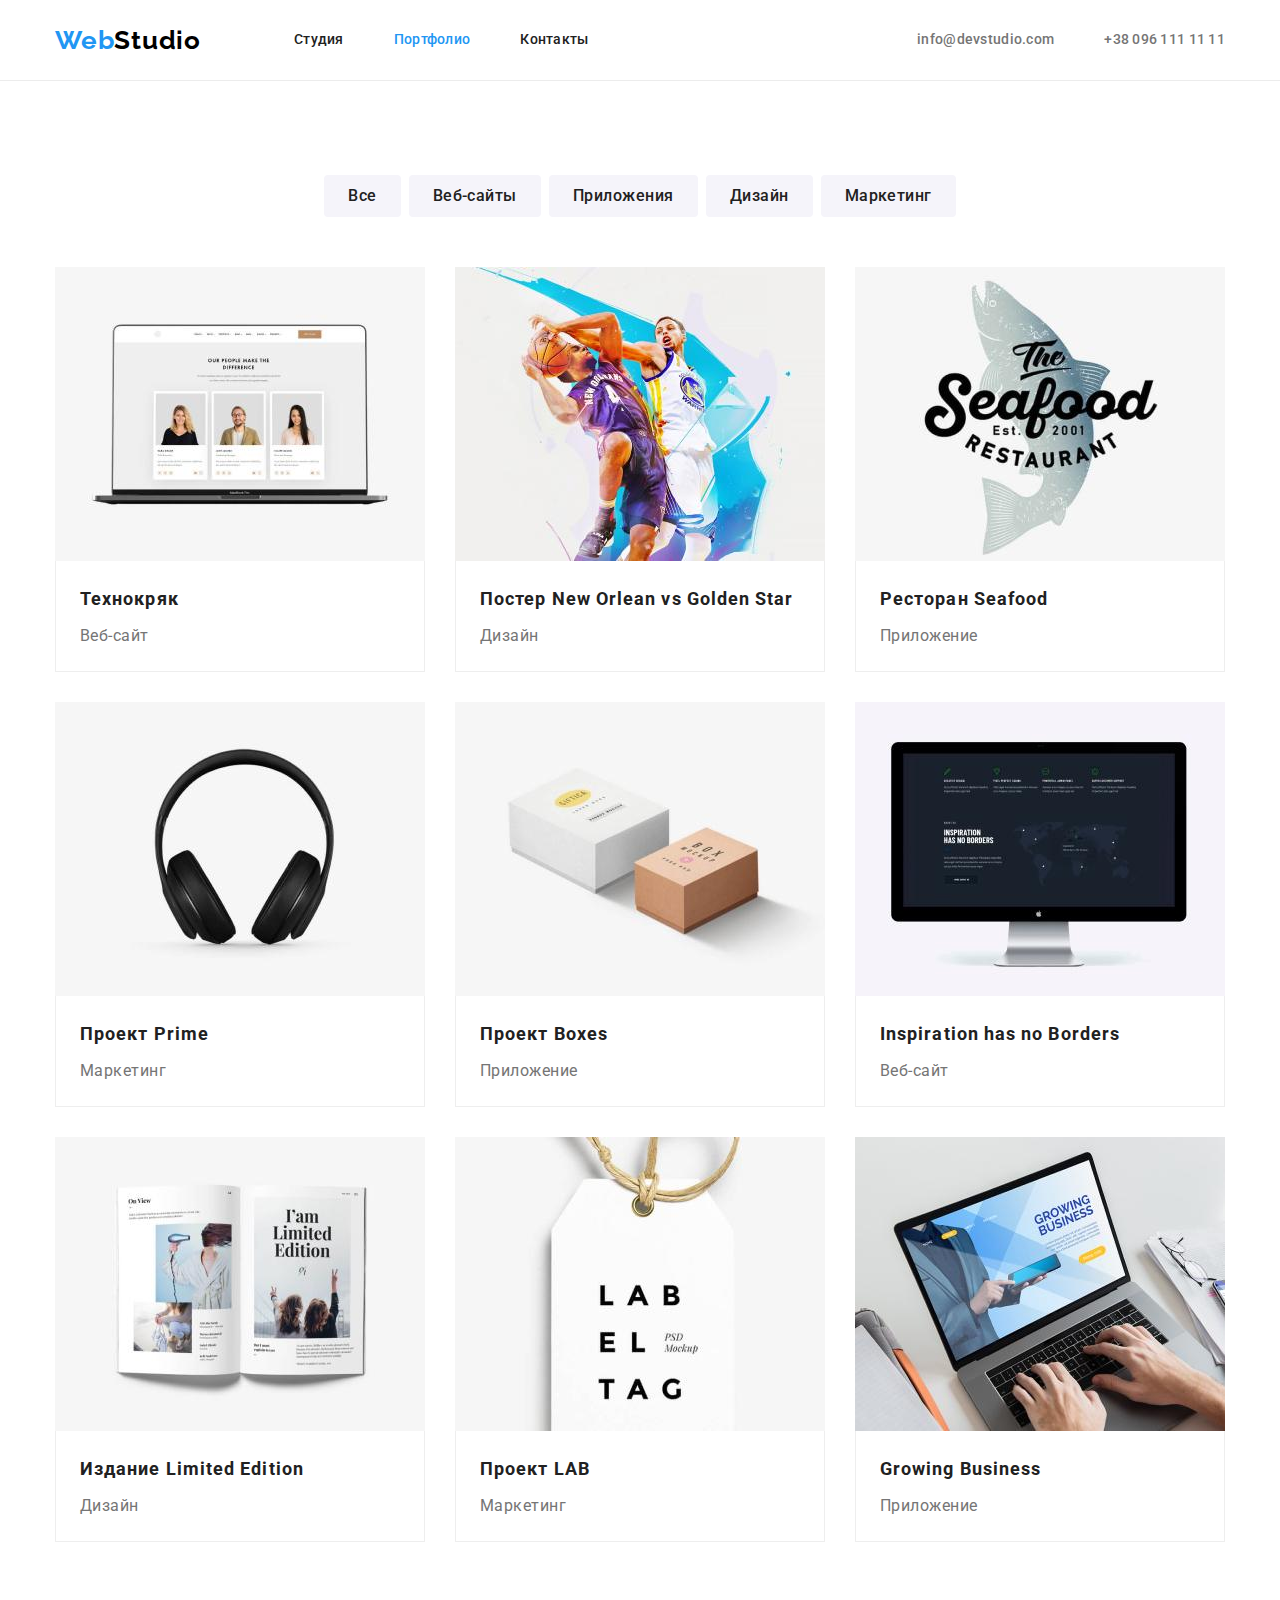
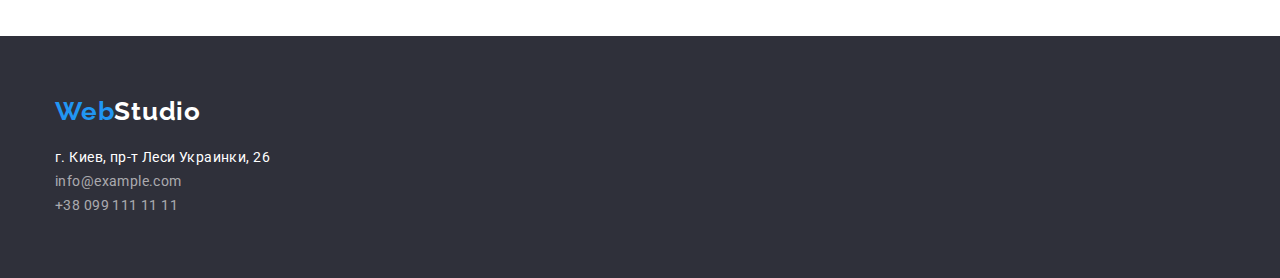
==== portfolio.html @ 0166b35d "Перенесены файлы из hw-03" ====
<!DOCTYPE html>
<html lang="ru">

<head>
    <meta charset="UTF-8">
    <meta http-equiv="X-UA-Compatible" content="IE=edge">
    <meta name="viewport" content="width=device-width, initial-scale=1.0">
    <title>Document</title>
    <link href="https://fonts.googleapis.com/css2?family=Raleway:wght@700&family=Roboto:wght@400;500;700;900&display=swap"
        rel="stylesheet">
    <link rel="stylesheet" href="https://cdnjs.cloudflare.com/ajax/libs/modern-normalize/0.2.0/modern-normalize.min.css">
    <link rel="stylesheet" href="./css/style.css">
</head>

<body>
    <header class="header header-portfolio">
        <div class="container header-content">
            <!--site nav-->
            <nav class="main-nav">
                <!--black logo-->
                <a class="black-logo" lang="en" href="./index.html">
                    <span class="black-logo-web">Web</span><span class="black-logo-studio">Studio</span>
                </a>
                <ul class="site-nav list">
                    <li class="site-nav-item">
                        <a href="./index.html" class="link">Студия</a>
                    </li>
                    <li class="site-nav-item">
                        <a href="./portfolio.html" class="link  current">Портфолио</a>
                    </li>
                    <li class="site-nav-item">
                        <a href="" class="link">Контакты</a>
                    </li>
                </ul>
            </nav>
            <!--address-->
            <div class="box-header-address">
                <ul class="list header-address">
                    <li lang="en" class="header-address-item">
                        <a href="mailto:info@devstudio.com" class="link">info@devstudio.com</a>
                    </li>
                    <li class="header-address-item">
                        <a href="tel:+380961111111" class="link">+38 096 111 11 11</a>
                    </li>
                </ul>
            </div>
        </div>
    </header>
    <main>
        <!--Фильтр-->
        <section class="section">
            <div class="container">
                <ul class="work-filter list">
                    <li class="item">
                        <button type="button" class="button">Все</button>
                    </li>
                    <li class="item">
                        <button type="button" class="button">Веб-сайты</button>
                    </li>
                    <li class="item">
                        <button type="button" class="button">Приложения</button>
                    </li>
                    <li class="item">
                        <button type="button" class="button">Дизайн</button>
                    </li>
                    <li class="item">
                        <button type="button" class="button">Маркетинг</button>
                    </li>
                </ul>
            <!--Портфолио-->
                <h1 class="visually-hidden">Портфолио</h1>
                <ul class="list portfolio">
                    <li class="item">
                        <a class="portfolio-link" href="">
                            <img src="./img/refer1.jpg" alt="ноутбук">
                            <div class="card-text">
                                <h2 class="title">Технокряк</h2>
                                <p class="project-type">Веб-сайт</p>
                            </div>
                        </a>

                    </li>
                    <li class="item">
                        <a class="portfolio-link" href="">
                            <img src="./img/refer2.jpg" alt="два баскетболиста">
                            <div class="card-text">
                                <h2 class="title">Постер New Orlean vs Golden Star</h2>
                                <p class="project-type">Дизайн</p>
                            </div>
                        </a>
                    </li>

                    <li class="item">
                        <a class="portfolio-link" href="">
                            <img src="./img/refer3.jpg" alt="логотип ресторана Seafood">
                            <div class="card-text">
                                <h2 class="title">Ресторан Seafood</h2>
                                <p class="project-type">Приложение</p>
                            </div>
                        </a>
                    </li>

                    <li class="item">
                        <a class="portfolio-link" href="">
                            <img src="./img/refer4.jpg" alt="наушники">
                            <div class="card-text">
                                <h2 class="title">Проект Prime</h2>
                                <p class="project-type">Маркетинг</p>
                            </div>
                        </a>
                    </li>

                    <li class="item">
                        <a class="portfolio-link" href="">
                            <img src="./img/refer5.jpg" alt="две коробки, белая и коричневая">
                            <div class="card-text">
                                <h2 class="title">Проект Boxes</h2>
                                <p class="project-type">Приложение</p>
                            </div>
                        </a>
                    </li>

                    <li class="item">
                        <a class="portfolio-link" href="">
                            <img src="./img/refer6.jpg" alt="монитор компьютера">
                            <div class="card-text">
                                <h2 class="title">Inspiration has no Borders</h2>
                                <p class="project-type">Веб-сайт</p>
                            </div>       
                        </a>
                    </li>

                    <li class="item">
                        <a class="portfolio-link" href="">
                            <img src="./img/refer7.jpg" alt="открытая книга">
                            <div class="card-text">
                                <h2 class="title">Издание Limited Edition</h2>
                                <p class="project-type">Дизайн</p>
                            </div>
                        </a>
                    </li>
                    
                    <li class="item">
                        <a class="portfolio-link" href="">
                            <img src="./img/refer8.jpg" alt="бирка на нитке с надписью LAB EL TAG">
                            <div class="card-text">
                                <h2 class="title">Проект LAB</h2>
                                <p class="project-type">Маркетинг</p>
                            </div>
                        </a>
                    </li>

                    <li class="item">
                        <a class="portfolio-link" href="">
                            <img src="./img/refer9.jpg" alt="человек работающий за ноутбуком">
                            <div class="card-text">
                                <h2 class="title">Growing Business</h2>
                                <p class="project-type">Приложение</p>
                             </div>
                        </a>
                    </li>
                </ul>
            </div>
        </section>
         
    </main>
    <footer class="footer">
        <!--контакты-->
        <div class="container">
            <div class="footer-content">
                <!--white logo-->
                <a lang="en" href="./index.html" class="white-logo link">
                    <span class="white-logo-web">Web</span><span class="white-logo-studio">Studio</span>
                </a>
                <address>
                    <p>
                        <span class="footer-address">г. Киев, пр-т Леси Украинки, 26</span><br>
                        <a class="footer-mail" href="mailto:info@example.com">info@example.com</a>
                        <br>
                        <a class="footer-tel" href="tel:+380991111111">+38 099 111 11 11</a>
                    </p>
                </address>
            </div>
        </div>
    </footer>
</body>

</html>
---- css/style.css ----
html {
  box-sizing: border-box;
}
.visually-hidden {
  position: absolute !important;
  clip: rect(1px 1px 1px 1px);
  clip: rect(1px, 1px, 1px, 1px);
  padding: 0 !important;
  border: 0 !important;
  height: 1px !important;
  width: 1px !important;
  overflow: hidden;
}
*,
*::before,
*::after {
  box-sizing: border-box;
}
:root {
  --primary-text-color: #757575;
  --title-text-color: #212121;
  --accent-color: #2196f3;
}
h1,
h2,
h3,
h4,
h5,
h6,
p {
  margin: 0;
}
img {
  display: block;
  max-width: 100%;
  height: auto;
}
.list {
  list-style: none;
  padding-left: 0;
  margin: 0;
}
body {
  margin: 0;

  background-color: #ffffff;

  color: var(--primary-text-color);
  font-family: roboto, sans-serif;
  font-size: 14px;
  line-height: 1.71;
  letter-spacing: 0.03em;
}
/*==================ELEMENTS=====================*/
.container {
  width: 1200px;
  margin-left: auto;
  margin-right: auto;
  padding-left: 15px;
  padding-right: 15px;
}

.title {
  color: var(--title-text-color);
}
.section {
  padding-top: 94px;
  padding-bottom: 94px;
}

/*index.html*/

/*header*/
.header {
  background-color: #ffffff;
}
.header-content {
  display: flex;
  align-items: center;
}
/*logo*/
.black-logo {
  margin-right: 93px;
}

.black-logo,
.white-logo {
  font-family: Raleway, sans-serif;
  font-weight: bold;
  font-size: 26px;
  line-height: 1.19;
  letter-spacing: 0.03em;
  text-decoration: none;
}

.black-logo-web {
  color: #2196f3;
}
.black-logo-studio {
  color: #000000;
}
/*site nav*/
.main-nav {
  display: flex;
  align-items: center;
}
.site-nav {
  display: flex;
}

.site-nav-item:not(:last-child) {
  margin-right: 50px;
}
.site-nav .link {
  display: block;
  padding-top: 32px;
  padding-bottom: 32px;

  color: var(--title-text-color);
  text-decoration: none;
  font-weight: 500;
  font-size: 14px;
  line-height: 1.14;
  letter-spacing: 0.02em;
}

.site-nav .link:hover,
.site-nav .link:focus {
  color: var(--accent-color);
}
.site-nav .link.current {
  color: var(--accent-color);
}

/*address*/
.box-header-address {
  margin-left: auto;
}
.header-address {
  display: flex;
}
.header-address-item:not(:last-child) {
  margin-right: 50px;
}

.header-address .link {
  font-weight: 500;
  font-size: 14px;
  line-height: 1.14;
  letter-spacing: 0.02em;
  color: #757575;

  text-decoration: none;
}
.header-address .link:hover,
.header-address .link:focus {
  color: var(--accent-color);
}

/*============================MAIN====================================*/

/*=============================HERO==================================*/
.hero {
  padding-top: 200px;
  padding-bottom: 200px;
  text-align: center;
  background-color: #2f303a;
}
.hero-title {
  width: 694px;
  margin-left: auto;
  margin-right: auto;
  margin-bottom: 30px;

  color: #ffffff;
  font-weight: 900;
  font-size: 44px;
  line-height: 1.36;
  text-align: center;
  letter-spacing: 0.06em;
  text-transform: uppercase;
}
.hero-button {
  min-width: 200px;
  background-color: #2196f3;
  box-shadow: 0px 4px 4px rgba(0, 0, 0, 0.15);
  border-radius: 4px;

  padding: 10px 32px;

  color: #ffffff;
  font-style: normal;
  font-weight: bold;
  font-size: 16px;
  line-height: 1.87;
  letter-spacing: 0.06em;

  cursor: pointer;
}
.hero-button:hover,
.hero-button:focus {
  background: #188ce8;
}
/*===========================ПРЕИМУЩЕСТВА==========================*/

.advantage {
  display: flex;
  flex-wrap: wrap;
  margin-left: -30px;
  margin-top: -30px;
}
.advantage .item {
  flex-basis: calc((100% - 30px * 4) / 4);
  margin-left: 30px;
  margin-top: 30px;
}

.advantage .title {
  margin-bottom: 10px;

  font-weight: bold;
  font-size: 14px;
  line-height: 1.14;
  letter-spacing: 0.03em;
  text-transform: uppercase;
}

/*=======================СФЕРА ДЕЯТЕЛЬНОСТИ=======================*/
.works-title {
  margin-left: auto;
  margin-right: auto;
}

.section-works {
  padding-top: 0;
}
.works-title,
.team .title {
  margin-bottom: 50px;

  font-weight: bold;
  font-size: 36px;
  line-height: 1.17;
  text-align: center;
  letter-spacing: 0.03em;
}
.works-example {
  display: flex;
  flex-wrap: wrap;
  margin-left: -30px;
  margin-top: -30px;
}
.works-example .item {
  flex-basis: calc((100% - 30px * 3) / 3);
  margin-left: 30px;
  margin-top: 30px;
}

/*===========================TEAM============================*/
.team {
  background-color: #f5f4fa;
}
.team-card {
  background-color: #ffffff;
  box-shadow: 0px 1px 3px rgba(0, 0, 0, 0.12), 0px 1px 1px rgba(0, 0, 0, 0.14),
    0px 2px 1px rgba(0, 0, 0, 0.2);
  border-radius: 0px 0px 4px 4px;
}

.team-card .title {
  margin-bottom: 10px;

  font-weight: 500;
  font-size: 16px;
  line-height: 1.19;
  text-align: center;
  letter-spacing: 0.03em;
}
.team-list {
  display: flex;
  flex-wrap: wrap;
  margin-left: -30px;
  margin-top: -30px;
}
.team-list .item {
  flex-basis: calc((100% - 30px * 4) / 4);
  margin-top: 30px;
  margin-left: 30px;
}

.teammate {
  margin-bottom: 30px;
}
.team-card .position {
  padding-bottom: 30px;

  font-size: 16px;
  line-height: 1.19;
  text-align: center;
  letter-spacing: 0.03em;
}

/*=============================FOOTER===============================*/
.footer {
  background-color: #2f303a;
}
.footer-content {
  padding-top: 60px;
  padding-bottom: 60px;
}
/*logo*/
.white-logo {
  display: inline-block;
  margin-bottom: 20px;
}
.white-logo-web {
  color: #2196f3;
}
.white-logo-studio {
  color: #ffffff;
}
/*address*/
.footer .link {
  display: inline-block;

  text-decoration: none;
}

.footer-address {
  margin-bottom: 9px;
  color: #ffffff;
  font-style: normal;
}
.footer-mail {
  margin-bottom: 9px;
}
.footer-mail,
.footer-tel {
  font-style: normal;
  color: rgba(255, 255, 255, 0.6);
  font-size: 14px;
  line-height: 1.71;
  letter-spacing: 0.03em;
  text-decoration: none;
}

.footer-mail:hover,
.footer-mail:focus,
.footer-tel:hover,
.footer-tel:focus {
  color: var(--accent-color);
}

/*======================PORTFOLIO.HTML========================*/

/*========================FILTER=============================*/
.button {
  padding: 6px 22px;

  border-radius: 4px;
  border-color: rgba(245, 244, 250, 0);

  color: var(--title-text-color);
  font-weight: 500;
  font-size: 16px;
  line-height: 1.62;
  text-align: center;
  letter-spacing: 0.03em;

  background-color: #f5f4fa;

  cursor: pointer;
}

.work-filter {
  display: flex;
  justify-content: center;

  margin-bottom: 50px;
}
.work-filter .item:not(:last-child) {
  margin-right: 8px;
}

.work-filter .button:hover,
.work-filter .button:focus {
  background-color: var(--accent-color);
  color: #ffffff;
}

/*==========================PORTFOLIO========================*/
.header-portfolio {
  border-bottom: 1px solid #ececec;
}

.portfolio {
  display: flex;
  flex-wrap: wrap;
  margin-left: -30px;
  margin-top: -30px;
}
.portfolio > .item {
  flex-basis: calc((100% - 30px * 3) / 3);

  margin-left: 30px;
  margin-top: 30px;
}

.portfolio-link {
  text-decoration: none;
  color: inherit;
}

.portfolio-link .title {
  font-weight: bold;
  font-size: 18px;
  line-height: 2;
  letter-spacing: 0.06em;
}
.card-text {
  padding: 20px 24px;
  border-width: 10px;
  border-left: 1px solid #eeeeee;
  border-right: 1px solid #eeeeee;
  border-bottom: 1px solid #eeeeee;
}
.project-type {
  margin-top: 4px;

  font-size: 16px;
  line-height: 1.87;
  letter-spacing: 0.03em;
}
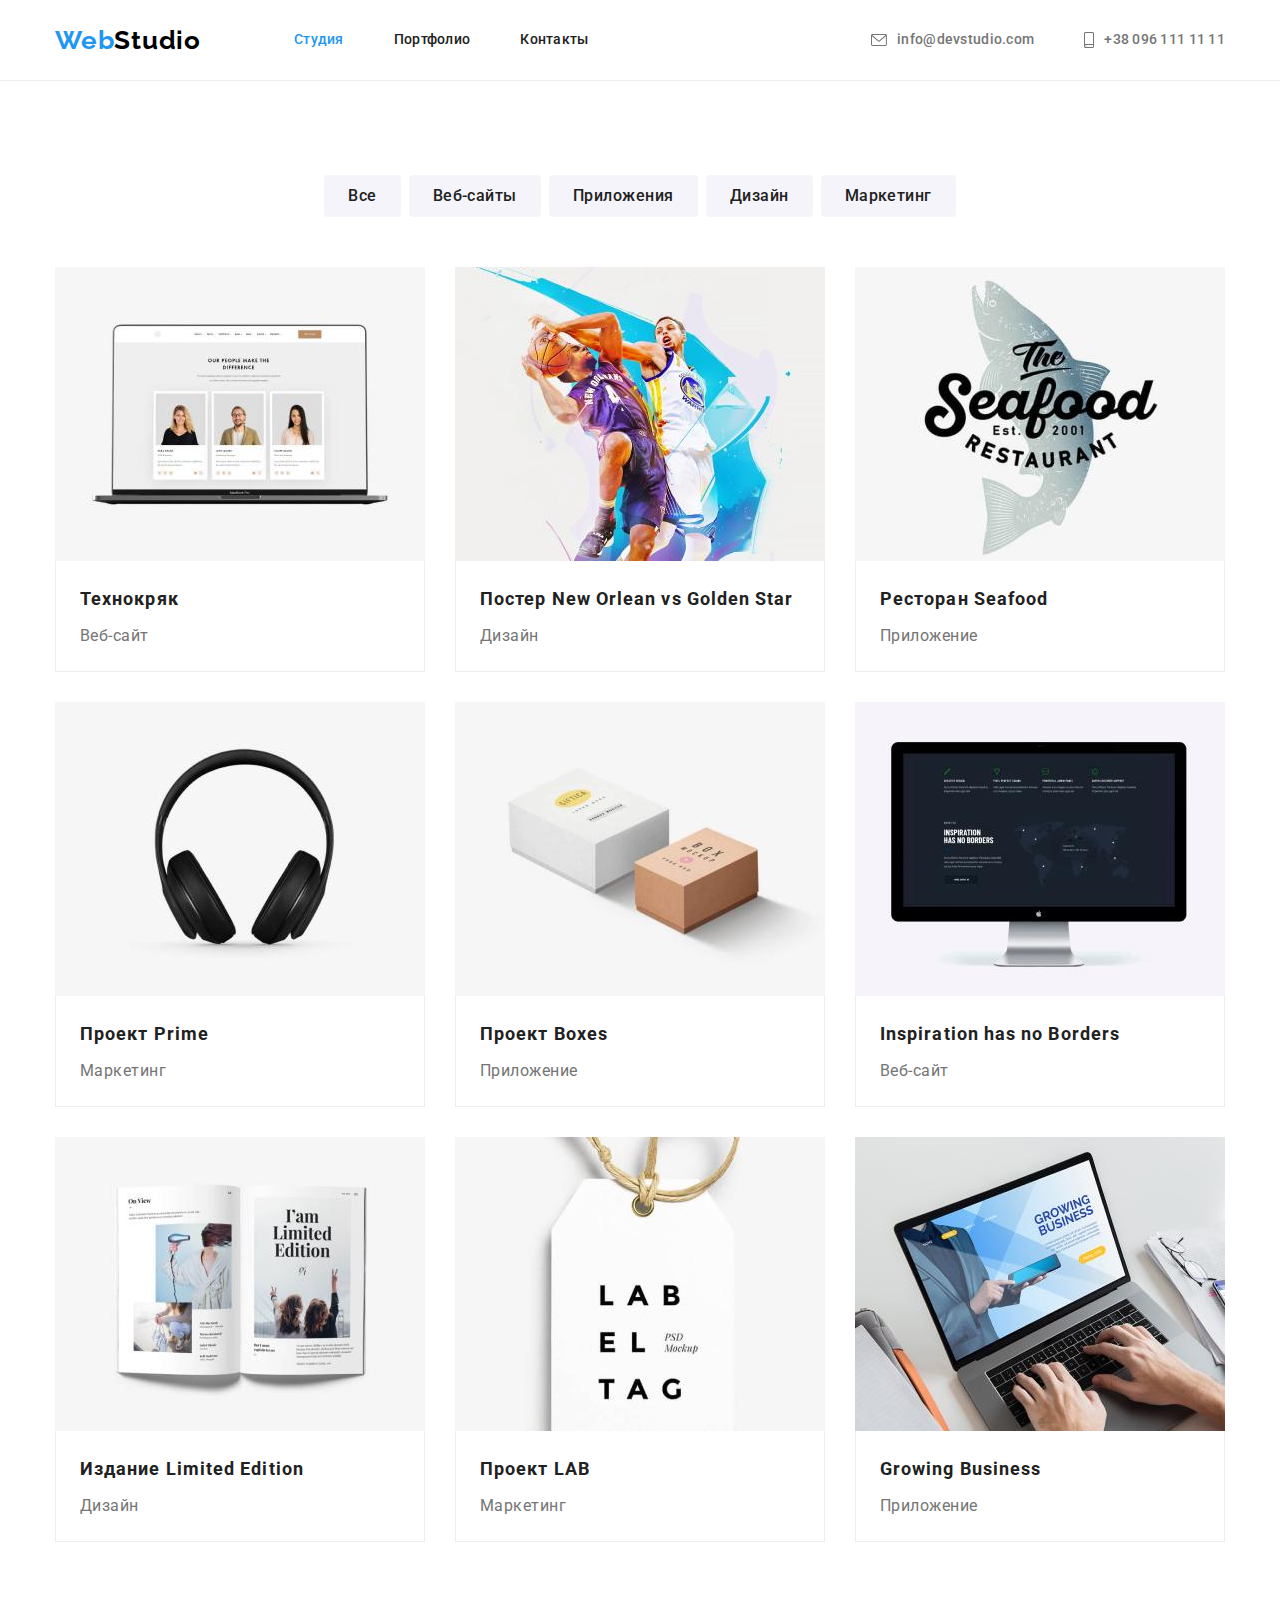
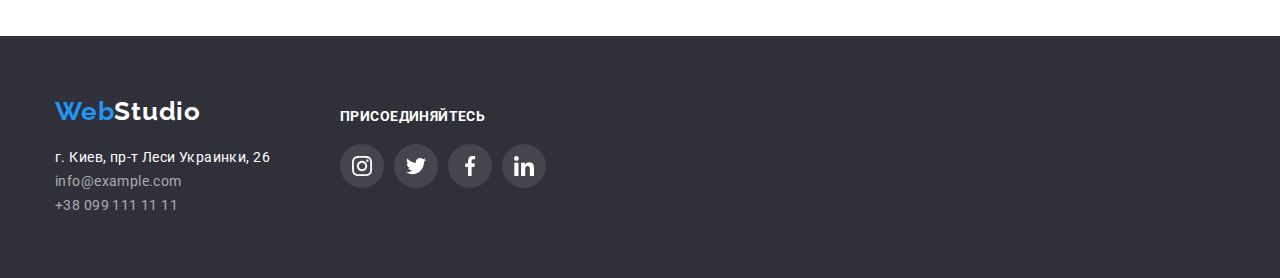
==== commit 5880f18c: "добавлены иконки и эффекты согласно задания" ====
--- a/portfolio.html
+++ b/portfolio.html
@@ -23,10 +23,10 @@
                 </a>
                 <ul class="site-nav list">
                     <li class="site-nav-item">
-                        <a href="./index.html" class="link">Студия</a>
+                        <a href="./index.html" class="link current">Студия</a>
                     </li>
                     <li class="site-nav-item">
-                        <a href="./portfolio.html" class="link  current">Портфолио</a>
+                        <a href="./portfolio.html" class="link">Портфолио</a>
                     </li>
                     <li class="site-nav-item">
                         <a href="" class="link">Контакты</a>
@@ -37,14 +37,25 @@
             <div class="box-header-address">
                 <ul class="list header-address">
                     <li lang="en" class="header-address-item">
-                        <a href="mailto:info@devstudio.com" class="link">info@devstudio.com</a>
+                        <a href="mailto:info@devstudio.com" class="link">
+                            <svg class="ikon-envelope" width="16px" height="12px">
+                                <use href="./img/svg/symbol-defs.svg#envelope"></use>
+                            </svg>
+                            <span>info@devstudio.com</span>
+                        </a>
                     </li>
                     <li class="header-address-item">
-                        <a href="tel:+380961111111" class="link">+38 096 111 11 11</a>
+                        <a href="tel:+380961111111" class="link">
+                            <svg class="ikon-phone" width="10px" height="16px">
+                                <use href="./img/svg/symbol-defs.svg#phone"></use>
+                            </svg>
+                            <span>+38 096 111 11 11</span>
+                        </a>
                     </li>
                 </ul>
             </div>
         </div>
+        </header>
     </header>
     <main>
         <!--Фильтр-->
@@ -181,6 +192,39 @@
                     </p>
                 </address>
             </div>
+            <div class="footer-social-link">
+                <h3 class="title">Присоединяйтесь</h3>
+                <ul class="list social-list-dark">
+                    <li class="item social-item">
+                        <a href="" class="social-link-dark">
+                            <svg class="ikon-instagram" width="20px" height="20px">
+                                <use href="./img/svg/symbol-defs.svg#instagram"></use>
+                            </svg>
+                        </a>
+                    </li>
+                    <li class="social-item">
+                        <a href="" class="social-link-dark">
+                            <svg class="ikon-twitter" width="20px" height="20px">
+                                <use href="./img/svg/symbol-defs.svg#twitter"></use>
+                            </svg>
+                        </a>
+                    </li>
+                    <li class="social-item">
+                        <a href="" class="social-link-dark">
+                            <svg class="ikon-facebook" width="20px" height="20px">
+                                <use href="./img/svg/symbol-defs.svg#facebook"></use>
+                            </svg>
+                        </a>
+                    </li>
+                    <li class="social-item">
+                        <a href="" class="social-link-dark">
+                            <svg class="ikon-linkedin" width="20px" height="20px">
+                                <use href="./img/svg/symbol-defs.svg#linkedin"></use>
+                            </svg>
+                        </a>
+                    </li>
+                </ul>
+            </div>
         </div>
     </footer>
 </body>
--- a/css/style.css
+++ b/css/style.css
@@ -74,6 +74,7 @@
 .header {
   background-color: #ffffff;
 }
+
 .header-content {
   display: flex;
   align-items: center;
@@ -131,6 +132,22 @@
 .site-nav .link.current {
   color: var(--accent-color);
 }
+.ikon-envelope,
+.ikon-phone {
+  margin-right: 10px;
+  fill: #757575;
+}
+.header-address-item .link:hover .ikon-envelope,
+.header-address-item .link:focus .ikon-envelope,
+.header-address-item .link:hover .ikon-phone,
+.header-address-item .link:focus .ikon-phone {
+  fill: var(--accent-color);
+}
+
+.header-address-item .link {
+  display: flex;
+  align-items: center;
+}
 
 /*address*/
 .box-header-address {
@@ -165,6 +182,13 @@
   padding-bottom: 200px;
   text-align: center;
   background-color: #2f303a;
+  background-image: linear-gradient(to right, rgba(47, 48, 58, 0.4), rgba(47, 48, 58, 0.4)),
+    url(../img/herobg.jpg);
+  max-width: 1600px;
+  height: 600px;
+  background-position: center;
+  margin-left: auto;
+  margin-right: auto;
 }
 .hero-title {
   width: 694px;
@@ -209,6 +233,14 @@
   margin-left: -30px;
   margin-top: -30px;
 }
+.advantage-ikon {
+  padding: 25px 100px;
+  text-align: center;
+  background: #f5f4fa;
+  border-radius: 4px;
+
+  margin-bottom: 30px;
+}
 .advantage .item {
   flex-basis: calc((100% - 30px * 4) / 4);
   margin-left: 30px;
@@ -276,6 +308,9 @@
   text-align: center;
   letter-spacing: 0.03em;
 }
+.teammate {
+  margin-bottom: 30px;
+}
 .team-list {
   display: flex;
   flex-wrap: wrap;
@@ -288,16 +323,80 @@
   margin-left: 30px;
 }
 
-.teammate {
-  margin-bottom: 30px;
-}
+.social-list-light {
+  display: flex;
+  justify-content: space-between;
+  padding-bottom: 30px;
+  padding-left: 32px;
+  padding-right: 32px;
+}
+
+.social-link-light {
+  display: flex;
+  justify-content: center;
+  align-items: center;
+  width: 44px;
+  height: 44px;
+  border-radius: 50%;
+  fill: #afb1b8;
+}
+.social-link-light:hover,
+.social-link-light:focus {
+  background-color: var(--accent-color);
+}
+.social-link-light:hover .ikon-instagram,
+.social-link-light:hover .ikon-twitter,
+.social-link-light:hover .ikon-facebook,
+.social-link-light:hover .ikon-linkedin {
+  fill: #ffffff;
+}
+
 .team-card .position {
-  padding-bottom: 30px;
+  margin-bottom: 16px;
 
   font-size: 16px;
   line-height: 1.19;
   text-align: center;
   letter-spacing: 0.03em;
+}
+
+/*===========================CLIENTS=========================*/
+.client .title {
+  margin-bottom: 50px;
+
+  font-weight: bold;
+  font-size: 36px;
+  line-height: 1.17;
+  text-align: center;
+  letter-spacing: 0.03em;
+
+  color: #212121;
+}
+.client-list {
+  display: flex;
+  justify-content: space-between;
+}
+.client-item {
+  display: flex;
+}
+.client-link {
+  display: flex;
+  justify-content: center;
+  align-items: center;
+  width: 170px;
+  height: 92px;
+  fill: #afb1b8;
+  border: 1px solid #afb1b8;
+  box-sizing: border-box;
+  border-radius: 4px;
+}
+.client-link:hover,
+.client-link:focus {
+  border-color: var(--accent-color);
+}
+.client-link:hover .ikon-client,
+.client-link:focus .ikon-client {
+  fill: var(--accent-color);
 }
 
 /*=============================FOOTER===============================*/
@@ -350,6 +449,43 @@
 .footer-tel:focus {
   color: var(--accent-color);
 }
+.footer .container {
+  display: flex;
+}
+.social-list-dark {
+  display: flex;
+}
+.social-list-dark .social-item:not(:last-child) {
+  margin-right: 10px;
+}
+.footer-social-link {
+  padding-top: 72px;
+  margin-left: 70px;
+}
+.footer-social-link .title {
+  margin-bottom: 20px;
+  font-weight: bold;
+  font-size: 14px;
+  line-height: 16px;
+  letter-spacing: 0.03em;
+  text-transform: uppercase;
+  color: #ffffff;
+}
+
+.social-link-dark {
+  display: flex;
+  justify-content: center;
+  align-items: center;
+  width: 44px;
+  height: 44px;
+  border-radius: 50%;
+  background: rgba(255, 255, 255, 0.1);
+  fill: #ffffff;
+}
+.social-link-dark:hover,
+.social-link-dark:focus {
+  background-color: var(--accent-color);
+}
 
 /*======================PORTFOLIO.HTML========================*/
 
@@ -381,7 +517,11 @@
 .work-filter .item:not(:last-child) {
   margin-right: 8px;
 }
-
+.work-filter .item:hover,
+.work-filter .item:focus {
+  box-shadow: 0px 3px 1px rgba(0, 0, 0, 0.1), 0px 1px 2px rgba(0, 0, 0, 0.08),
+    0px 2px 2px rgba(0, 0, 0, 0.12);
+}
 .work-filter .button:hover,
 .work-filter .button:focus {
   background-color: var(--accent-color);
@@ -404,6 +544,11 @@
 
   margin-left: 30px;
   margin-top: 30px;
+}
+.portfolio > .item:hover,
+.portfolio > .item:focus {
+  box-shadow: 0px 1px 1px rgba(0, 0, 0, 0.12), 0px 4px 4px rgba(0, 0, 0, 0.06),
+    1px 4px 6px rgba(0, 0, 0, 0.16);
 }
 
 .portfolio-link {
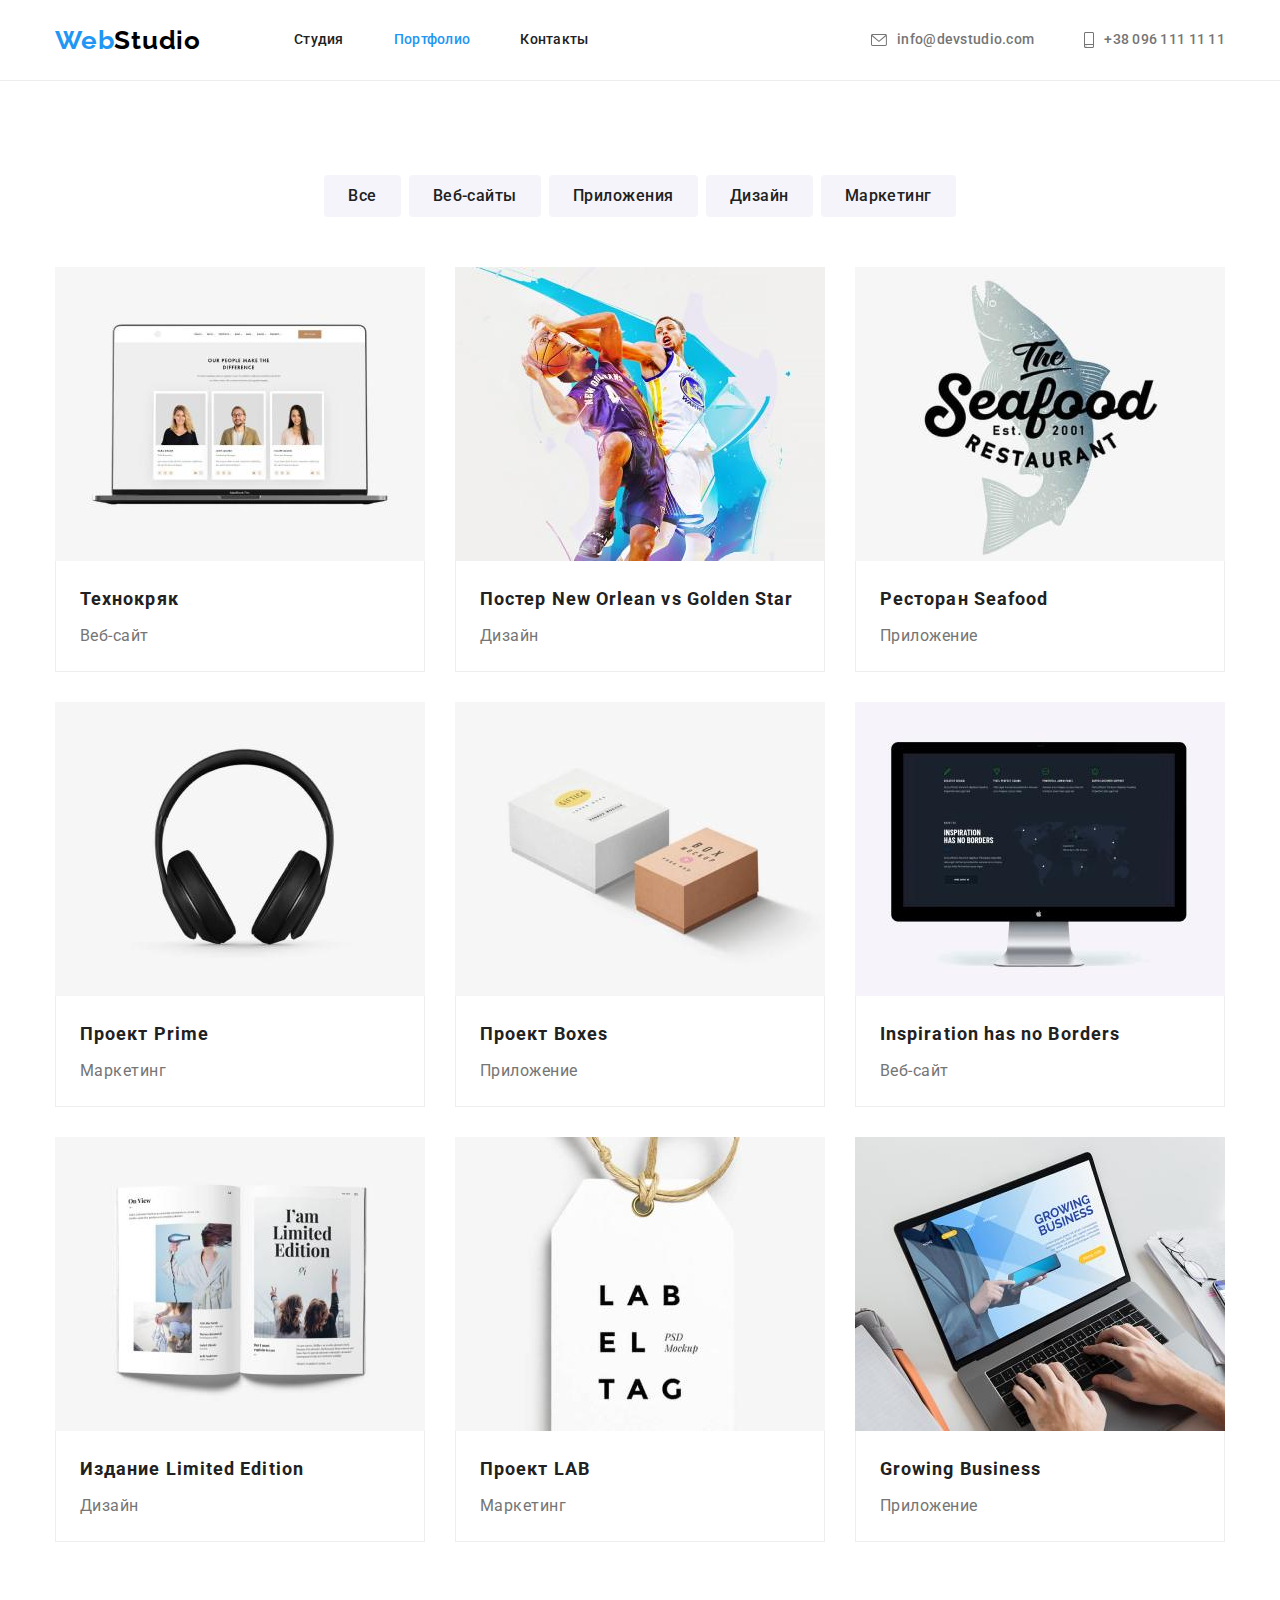
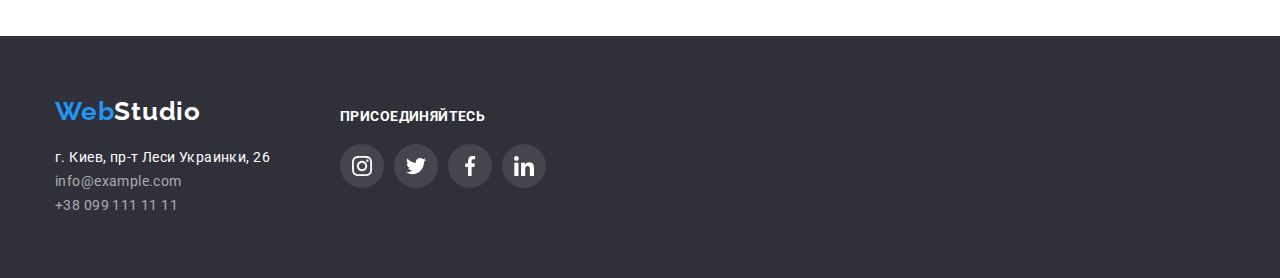
==== commit 3205f1e5: "link current для портфолио исправлено" ====
--- a/portfolio.html
+++ b/portfolio.html
@@ -23,10 +23,10 @@
                 </a>
                 <ul class="site-nav list">
                     <li class="site-nav-item">
-                        <a href="./index.html" class="link current">Студия</a>
+                        <a href="./index.html" class="link">Студия</a>
                     </li>
                     <li class="site-nav-item">
-                        <a href="./portfolio.html" class="link">Портфолио</a>
+                        <a href="./portfolio.html" class="link current">Портфолио</a>
                     </li>
                     <li class="site-nav-item">
                         <a href="" class="link">Контакты</a>
--- a/css/style.css
+++ b/css/style.css
@@ -187,6 +187,7 @@
   max-width: 1600px;
   height: 600px;
   background-position: center;
+  background-size: cover;
   margin-left: auto;
   margin-right: auto;
 }
